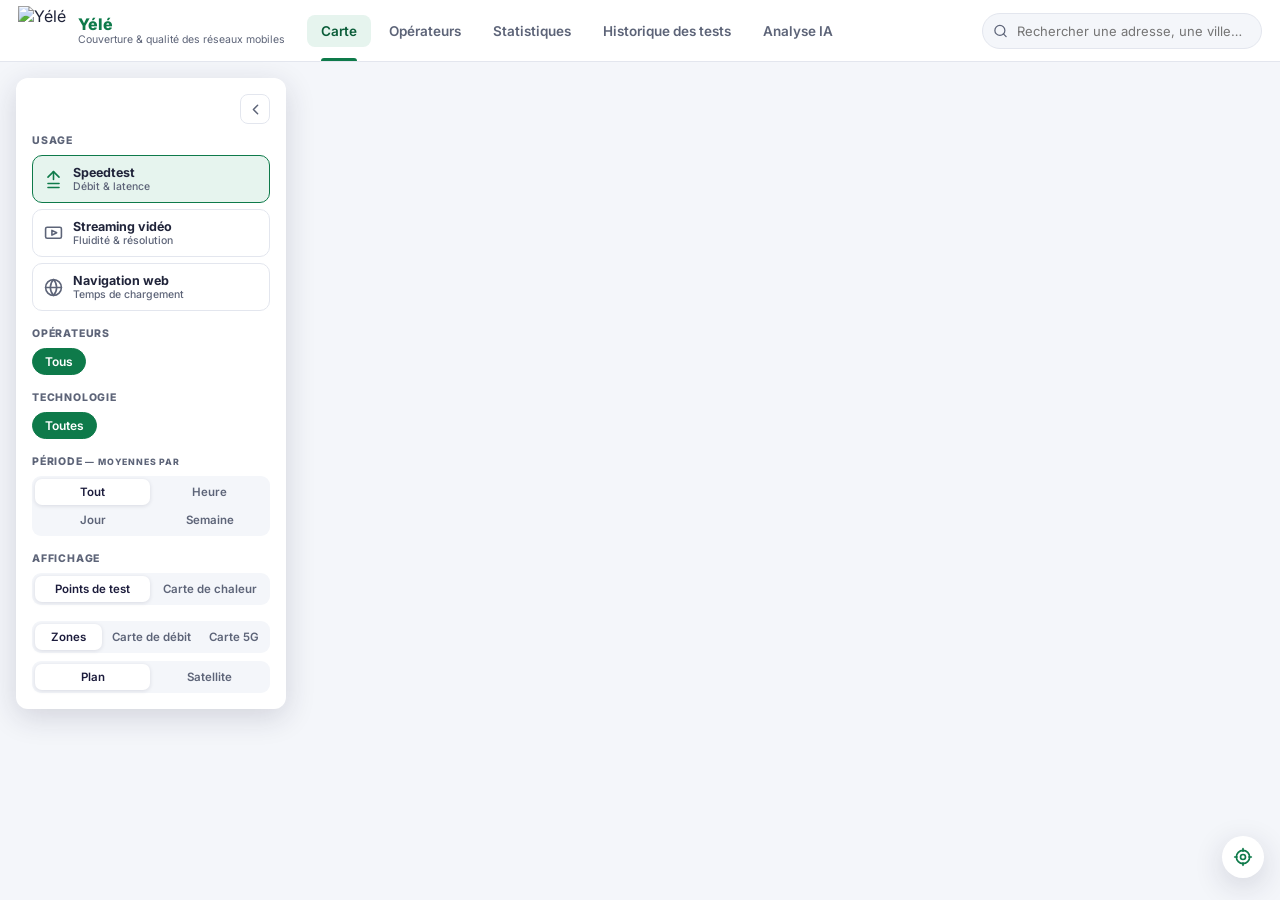
==== index.html @ 8caada2e "Tableau de bord : couches débit et 5G, export, score global, actualisation, pin - IMP-10 : couches «" ====
<!DOCTYPE html>
<html lang="fr">
<head>
  <meta charset="UTF-8">
  <meta name="viewport" content="width=device-width, initial-scale=1.0">
  <title>Yélé</title>
  <link rel="icon" type="image/png" href="assets/favicon.png">
  <link rel="stylesheet" href="https://unpkg.com/leaflet@1.9.4/dist/leaflet.css"/>
  <link rel="preconnect" href="https://fonts.googleapis.com">
  <link href="https://fonts.googleapis.com/css2?family=Inter:wght@400;500;600;700;800&display=swap" rel="stylesheet">
  <link rel="stylesheet" href="css/style.css">
</head>
<body>

<!-- ─── Header ──────────────────────────────────────────────────────────────── -->
<header class="topbar">
  <div class="brand">
    <img class="brand-logo" src="assets/yele-logo.png" alt="Yélé" width="256" height="256">
    <div class="brand-text">
      <span class="brand-title"><b>Yélé</b></span>
      <span class="brand-sub">Couverture &amp; qualité des réseaux mobiles</span>
    </div>
  </div>

  <nav class="topnav">
    <button class="topnav-item active" data-view="map">Carte</button>
    <button class="topnav-item" data-view="operators">Opérateurs</button>
    <button class="topnav-item" data-view="stats">Statistiques</button>
    <button class="topnav-item" data-view="history">Historique des tests</button>
    <button class="topnav-item" data-view="ai">Analyse IA</button>
  </nav>

  <div class="topbar-right">
    <div class="searchbox">
      <svg viewBox="0 0 24 24" class="search-icon"><circle cx="11" cy="11" r="8"/><line x1="21" y1="21" x2="16.65" y2="16.65"/></svg>
      <input type="text" id="search-input" placeholder="Rechercher une adresse, une ville…" autocomplete="off">
      <div class="search-results" id="search-results"></div>
    </div>
    
  </div>
</header>

<!-- ─── Vue Carte ───────────────────────────────────────────────────────────── -->
<section class="view view-map active" id="view-map">
  <div id="main-map"></div>

  <!-- Panneau de contrôle gauche (style ARCEP), repliable -->
  <aside class="control-panel" id="control-panel">
    <button class="panel-toggle" id="panel-toggle" title="Replier les filtres" aria-expanded="true">
      <svg class="icon-filters" viewBox="0 0 24 24"><line x1="4" y1="8" x2="20" y2="8"/><line x1="4" y1="16" x2="20" y2="16"/><circle cx="9" cy="8" r="2.5"/><circle cx="15" cy="16" r="2.5"/></svg>
      <svg class="icon-chevron" viewBox="0 0 24 24"><polyline points="15 6 9 12 15 18"/></svg>
    </button>

    <div class="panel-content" id="panel-content">
    <div class="panel-block">
      <div class="panel-label">Usage</div>
      <div class="usage-tabs" id="usage-tabs">
        <button class="usage-tab active" data-usage="debit">
          <svg viewBox="0 0 24 24"><path d="M12 2v10"/><path d="M5 9l7-7 7 7"/><path d="M5 22h14"/><path d="M5 17h14"/></svg>
          <span>Speedtest<small>Débit &amp; latence</small></span>
        </button>
        <button class="usage-tab" data-usage="streaming">
          <svg viewBox="0 0 24 24"><rect x="2" y="4" width="20" height="14" rx="2"/><polygon points="10 8 16 11 10 14 10 8"/></svg>
          <span>Streaming vidéo<small>Fluidité &amp; résolution</small></span>
        </button>
        <button class="usage-tab" data-usage="browsing">
          <svg viewBox="0 0 24 24"><circle cx="12" cy="12" r="10"/><line x1="2" y1="12" x2="22" y2="12"/><path d="M12 2a15.3 15.3 0 0 1 4 10 15.3 15.3 0 0 1-4 10 15.3 15.3 0 0 1-4-10 15.3 15.3 0 0 1 4-10z"/></svg>
          <span>Navigation web<small>Temps de chargement</small></span>
        </button>
      </div>
    </div>

    <div class="panel-block">
      <div class="panel-label">Opérateurs</div>
      <div class="operator-chips" id="operator-chips">
        <button class="chip active" data-operator="">Tous</button>
      </div>
    </div>

    <div class="panel-block">
      <div class="panel-label">Technologie</div>
      <div class="tech-chips" id="tech-chips">
        <button class="chip active" data-tech="">Toutes</button>
      </div>
    </div>

    <div class="panel-block">
      <div class="panel-label">Période <small>— moyennes par</small></div>
      <div class="toggle-group period-grain" id="period-grain">
        <button class="toggle active" data-grain="all">Tout</button>
        <button class="toggle" data-grain="hour">Heure</button>
        <button class="toggle" data-grain="weekday">Jour</button>
        <button class="toggle" data-grain="week">Semaine</button>
      </div>
      <select class="period-select" id="period-value" style="display:none"></select>
    </div>

    <div class="panel-block">
      <div class="panel-label">Affichage</div>
      <div class="display-toggles">
        <div class="toggle-group" id="display-mode">
          <button class="toggle active" data-mode="points">Points de test</button>
          <button class="toggle" data-mode="heatmap">Carte de chaleur</button>
        </div>
        <!-- IMP-10 : couches « débit » et « 5G » -->
        <div class="toggle-group" id="layer-mode">
          <button class="toggle active" data-layer="zones">Zones</button>
          <button class="toggle" data-layer="debit">Carte de débit</button>
          <button class="toggle" data-layer="5g">Carte 5G</button>
        </div>
        <div class="layer-legend" id="layer-legend" style="display:none"></div>
        <div class="toggle-group" id="basemap-mode">
          <button class="toggle active" data-base="plan">Plan</button>
          <button class="toggle" data-base="satellite">Satellite</button>
        </div>
      </div>
    </div>
    </div><!-- /.panel-content -->
  </aside>

  <button class="locate-btn" id="locate-btn" title="Ma position">
    <svg viewBox="0 0 24 24"><circle cx="12" cy="12" r="3"/><path d="M12 2v3M12 19v3M2 12h3M19 12h3"/><circle cx="12" cy="12" r="8"/></svg>
  </button>
</section>

<!-- ─── Vue Opérateurs ──────────────────────────────────────────────────────── -->
<section class="view view-operators" id="view-operators">
  <div class="page-head">
    <h1>Opérateurs</h1>
    <p>Débits mesurés par opérateur, regroupés par période et par lieu de test.
       Cliquez sur un en-tête pour trier, ou sur un lieu pour le retrouver sur la carte.</p>
  </div>

  <div class="kpi-grid">
    <div class="kpi-card"><div class="kpi-value" id="op-kpi-rows">–</div><div class="kpi-label">Lignes comparées</div></div>
    <div class="kpi-card"><div class="kpi-value" id="op-kpi-tests">–</div><div class="kpi-label">Tests agrégés</div></div>
    <div class="kpi-card"><div class="kpi-value" id="op-kpi-best">–</div><div class="kpi-label">Meilleur débit ↓ moyen</div></div>
  </div>

  <div class="card">
    <div class="history-filters">
      <div class="toggle-group" id="op-grain">
        <button class="toggle active" data-grain="day">Par jour</button>
        <button class="toggle" data-grain="week">Par semaine</button>
        <button class="toggle" data-grain="all">Toutes dates</button>
      </div>
      <select id="op-filter-operator"><option value="">Tous les opérateurs</option></select>
      <select id="op-filter-tech"><option value="">Toutes les technologies</option></select>
    </div>
    <div class="table-wrap">
      <table class="data-table sortable" id="operators-table">
        <thead><tr>
          <th data-sort="periodKey">Période</th>
          <th data-sort="operator">Opérateur</th>
          <th data-sort="count">Tests</th>
          <th data-sort="avgDl">↓ Mbps moy.</th>
          <th data-sort="avgUl">↑ Mbps moy.</th>
          <th data-sort="avgPing">Ping moy.</th>
          <th>Réseau</th>
          <th data-sort="location">Géolocalisation</th>
        </tr></thead>
        <tbody></tbody>
      </table>
    </div>
    <div class="pagination" id="op-more-wrap" style="display:none">
      <span id="op-more-info">–</span>
      <button class="btn-ghost" id="op-more">Afficher plus</button>
    </div>
  </div>
</section>

<!-- ─── Vue Statistiques ────────────────────────────────────────────────────── -->
<section class="view view-stats" id="view-stats">
  <div class="page-head">
    <h1>Statistiques</h1>
    <p>Vue d'ensemble des mesures collectées par l'application mobile Yélé.</p>
  </div>

  <div class="kpi-grid">
    <div class="kpi-card"><div class="kpi-value" id="kpi-total">–</div><div class="kpi-label">Tests réalisés</div></div>
    <div class="kpi-card"><div class="kpi-value" id="kpi-today">–</div><div class="kpi-label">Tests aujourd'hui</div></div>
    <div class="kpi-card"><div class="kpi-value" id="kpi-dl">–</div><div class="kpi-label">Débit ↓ moyen (Mbps)</div></div>
    <div class="kpi-card"><div class="kpi-value" id="kpi-ul">–</div><div class="kpi-label">Débit ↑ moyen (Mbps)</div></div>
    <div class="kpi-card"><div class="kpi-value" id="kpi-ping">–</div><div class="kpi-label">Ping moyen (ms)</div></div>
  </div>

  <div class="charts-grid">
    <div class="card chart-card wide">
      <div class="card-head">
        <h2>Évolution des tests</h2>
        <div class="toggle-group" id="timeline-days">
          <button class="toggle" data-days="7">7 j</button>
          <button class="toggle active" data-days="30">30 j</button>
          <button class="toggle" data-days="90">90 j</button>
        </div>
      </div>
      <div class="chart-wrap"><canvas id="chart-timeline"></canvas></div>
    </div>
    <div class="card chart-card">
      <div class="card-head"><h2>Débit moyen par opérateur</h2></div>
      <div class="chart-wrap"><canvas id="chart-operators"></canvas></div>
    </div>
    <div class="card chart-card">
      <div class="card-head"><h2>Répartition par technologie</h2></div>
      <div class="chart-wrap"><canvas id="chart-network"></canvas></div>
    </div>
    <div class="card chart-card wide">
      <div class="card-head"><h2>Statistiques avancées par opérateur (percentiles du débit ↓)</h2></div>
      <div class="table-wrap">
        <table class="data-table" id="advanced-table">
          <thead><tr>
            <th>Opérateur</th><th>Tests</th><th>Moyenne</th><th>P25</th><th>Médiane</th><th>P75</th><th>P90</th><th>↑ Moyen</th><th>Ping méd.</th>
          </tr></thead>
          <tbody></tbody>
        </table>
      </div>
    </div>
  </div>
</section>

<!-- ─── Vue Historique ──────────────────────────────────────────────────────── -->
<section class="view view-history" id="view-history">
  <div class="page-head">
    <h1>Historique des tests</h1>
    <p>Liste détaillée de toutes les mesures remontées par l'application mobile.</p>
  </div>

  <div class="card">
    <div class="history-filters">
      <select id="hf-operator"><option value="">Tous les opérateurs</option></select>
      <select id="hf-network"><option value="">Toutes les technologies</option></select>
      <label>Du <input type="date" id="hf-from"></label>
      <label>Au <input type="date" id="hf-to"></label>
      <button class="btn-primary" id="hf-apply">Filtrer</button>
      <button class="btn-ghost" id="hf-reset">Réinitialiser</button>
      <!-- IMP-11 : export des mesures filtrées -->
      <button class="btn-ghost" id="hf-export-csv">Exporter CSV</button>
      <button class="btn-ghost" id="hf-export-json">Exporter JSON</button>
    </div>
    <p class="history-updated" id="hf-updated"></p>
    <div class="table-wrap">
      <table class="data-table" id="history-table">
        <thead><tr>
          <th>Date</th><th>FAI</th><th>Réseau mobile</th><th>Réseau</th><th>↓ Mbps</th><th>↑ Mbps</th><th>Ping</th><th>Jitter</th><th>Streaming</th><th>Nav. web</th><th>Lieu</th><th>Appareil</th><th>Score</th>
        </tr></thead>
        <tbody></tbody>
      </table>
    </div>
    <div class="pagination">
      <button class="btn-ghost" id="hp-prev">‹ Précédent</button>
      <span id="hp-info">–</span>
      <button class="btn-ghost" id="hp-next">Suivant ›</button>
    </div>
  </div>
</section>

<!-- ─── Vue Analyse IA ──────────────────────────────────────────────────────── -->
<section class="view view-ai" id="view-ai">
  <div class="page-head">
    <h1>Analyse IA</h1>
    <p>Détection automatique des anomalies réseau et prévision de la qualité,
       calculées en temps réel par le service d'intelligence artificielle Yélé.</p>
  </div>

  <div class="kpi-grid">
    <div class="kpi-card"><div class="kpi-value" id="ai-analyzed">–</div><div class="kpi-label">Mesures analysées (30 j)</div></div>
    <div class="kpi-card"><div class="kpi-value" id="ai-anomaly-count">–</div><div class="kpi-label">Anomalies détectées</div></div>
  </div>

  <div class="charts-grid">
    <div class="card chart-card wide">
      <div class="card-head">
        <h2>Prévision du débit descendant (48 h)</h2>
        <select id="ai-forecast-operator"></select>
      </div>
      <div class="chart-wrap"><canvas id="chart-forecast"></canvas></div>
    </div>

    <div class="card chart-card wide">
      <div class="card-head"><h2>Anomalies détectées (30 derniers jours)</h2></div>
      <div class="table-wrap">
        <table class="data-table" id="ai-anomalies-table">
          <thead><tr>
            <th>Date</th><th>Opérateur</th><th>Réseau</th><th>↓ Mbps</th><th>Ping</th><th>Sévérité</th><th>Raisons</th>
          </tr></thead>
          <tbody></tbody>
        </table>
      </div>
    </div>
  </div>
</section>

<!-- Bannière "bientôt disponible" -->
<div class="soon-banner" id="soon-banner">
  <svg viewBox="0 0 24 24"><circle cx="12" cy="12" r="10"/><polyline points="12 6 12 12 16 14"/></svg>
  <div>
    <b id="soon-banner-title">Bientôt disponible</b>
    <p id="soon-banner-text">Les tests de streaming et de navigation web seront bientôt intégrés à l'application mobile Yélé.</p>
  </div>
  <button id="soon-banner-close">✕</button>
</div>

<div class="toast" id="toast"></div>

<script src="https://unpkg.com/leaflet@1.9.4/dist/leaflet.js"></script>
<script src="https://unpkg.com/leaflet.heat@0.2.0/dist/leaflet-heat.js"></script>
<script src="https://cdn.jsdelivr.net/npm/chart.js@4.4.3/dist/chart.umd.min.js"></script>
<script src="config.js"></script>
<script src="js/quality.js"></script>
<script src="js/score.js"></script>
<script src="js/api.js"></script>
<script src="js/burkina.js"></script>
<script src="js/map.js"></script>
<script src="js/operators.js"></script>
<script src="js/stats.js"></script>
<script src="js/history.js"></script>
<script src="js/ai.js"></script>
<script src="js/app.js"></script>
</body>
</html>
---- css/style.css ----
/* ════════════════════════════════════════════════════════════════════════════
   Mon réseau Yélé — Dashboard inspiré de monreseaumobile.arcep.fr
   ════════════════════════════════════════════════════════════════════════════ */

:root {
  --green: #0e7a4a;
  --green-dark: #0a5c38;
  --green-light: #e6f4ee;
  --navy: #1c1c3c;
  --text: #20243a;
  --text-soft: #5d6478;
  --border: #e3e6ee;
  --bg: #f4f6fa;
  --white: #ffffff;
  --shadow: 0 2px 14px rgba(28, 28, 60, .10);
  --shadow-lg: 0 8px 30px rgba(28, 28, 60, .16);
  --radius: 12px;
  /* Niveaux de qualité (style ARCEP, 4 niveaux) */
  --q4: #0e7a4a;  /* très bonne */
  --q3: #7ac143;  /* bonne */
  --q2: #f5a623;  /* limitée */
  --q1: #e0492f;  /* très limitée */
  --q0: #9aa1b1;  /* indisponible / bientôt */
  --topbar-h: 62px;
}

* { margin: 0; padding: 0; box-sizing: border-box; }

body {
  font-family: 'Inter', system-ui, -apple-system, sans-serif;
  color: var(--text);
  background: var(--bg);
  overflow: hidden;
  height: 100vh;
}

svg { fill: none; stroke: currentColor; stroke-width: 2; stroke-linecap: round; stroke-linejoin: round; }

/* ─── Topbar ─────────────────────────────────────────────────────────────── */

.topbar {
  position: fixed; top: 0; left: 0; right: 0; height: var(--topbar-h);
  background: var(--white);
  border-bottom: 1px solid var(--border);
  display: flex; align-items: center; gap: 22px;
  padding: 0 18px;
  z-index: 1200;
}

.brand { display: flex; align-items: center; gap: 10px; flex-shrink: 0; }
/* Logo plus grand que l'ancien pictogramme : il est nettement plus détaillé
   (pylône, carte, graphique) et devient illisible en dessous de ~40 px. */
.brand-logo { width: 50px; height: 50px; object-fit: contain; display: block; }
.brand-text { display: flex; flex-direction: column; line-height: 1.15; }
.brand-title { font-size: 16px; font-weight: 500; color: var(--navy); }
.brand-title b { font-weight: 800; color: var(--green); }
.brand-sub { font-size: 10.5px; color: var(--text-soft); }

.topnav { display: flex; gap: 4px; flex: 1; }
.topnav-item {
  border: none; background: none; cursor: pointer;
  font: inherit; font-size: 13.5px; font-weight: 600; color: var(--text-soft);
  padding: 8px 14px; border-radius: 8px;
  transition: all .15s;
  position: relative;
}
.topnav-item:hover { background: var(--green-light); color: var(--green-dark); }
.topnav-item.active { color: var(--green-dark); background: var(--green-light); }
.topnav-item.active::after {
  content: ''; position: absolute; left: 14px; right: 14px; bottom: -14px;
  height: 3px; border-radius: 3px 3px 0 0; background: var(--green);
}

.topbar-right { display: flex; align-items: center; gap: 16px; }

.searchbox { position: relative; }
.searchbox .search-icon {
  position: absolute; left: 11px; top: 50%; transform: translateY(-50%);
  width: 15px; height: 15px; color: var(--text-soft);
}
.searchbox input {
  width: 280px; padding: 9px 12px 9px 34px;
  border: 1.5px solid var(--border); border-radius: 999px;
  font: inherit; font-size: 13px; outline: none;
  background: var(--bg);
  transition: border .15s;
}
.searchbox input:focus { border-color: var(--green); background: var(--white); }

.search-results {
  position: absolute; top: calc(100% + 6px); left: 0; right: 0;
  background: var(--white); border-radius: 10px; box-shadow: var(--shadow-lg);
  overflow: hidden; display: none; z-index: 1300;
}
.search-results.open { display: block; }
.search-result {
  padding: 10px 14px; font-size: 12.5px; cursor: pointer;
  border-bottom: 1px solid var(--border);
}
.search-result:last-child { border-bottom: none; }
.search-result:hover { background: var(--green-light); }
.search-result small { display: block; color: var(--text-soft); font-size: 11px; }

/* ─── Vues ───────────────────────────────────────────────────────────────── */

.view { display: none; position: fixed; top: var(--topbar-h); left: 0; right: 0; bottom: 0; }
.view.active { display: block; }

.view-operators.active, .view-stats.active,
.view-history.active, .view-ai.active {
  overflow-y: auto; padding: 26px 30px 50px;
}

.page-head { margin-bottom: 22px; }
.page-head h1 { font-size: 22px; font-weight: 800; color: var(--navy); }
.page-head p { font-size: 13px; color: var(--text-soft); margin-top: 4px; max-width: 640px; }

/* ─── Carte principale ───────────────────────────────────────────────────── */

#main-map { position: absolute; inset: 0; z-index: 1; }

/* Bandeau d'attente / d'erreur affiché pendant le chargement des points. */
.map-loading {
  position: absolute; top: 50%; left: 50%; transform: translate(-50%, -50%);
  z-index: 1000; max-width: 320px; padding: 18px 22px; text-align: center;
  background: var(--white); border-radius: var(--radius); box-shadow: var(--shadow-lg);
  font-size: 14px; font-weight: 600; color: var(--text); line-height: 1.4;
}
.map-loading small {
  display: block; margin-top: 6px;
  font-size: 12px; font-weight: 400; color: var(--text-soft);
}
.map-loading .btn-primary { margin-top: 12px; }

.control-panel {
  position: absolute; top: 16px; left: 16px; z-index: 1000;
  width: 270px; max-height: calc(100% - 32px); overflow-y: auto;
  background: var(--white); border-radius: var(--radius);
  box-shadow: var(--shadow-lg);
  padding: 16px;
  display: flex; flex-direction: column; gap: 10px;
  transition: width .22s ease, padding .22s ease;
}

.panel-content { display: flex; flex-direction: column; gap: 16px; }

/* Replié : le panneau se réduit au seul bouton, dégageant la carte. */
.control-panel.collapsed { width: 46px; padding: 7px; gap: 0; overflow: visible; }
.control-panel.collapsed .panel-content { display: none; }

.panel-toggle {
  align-self: flex-end; flex: none;
  border: 1.5px solid var(--border); background: var(--white);
  width: 30px; height: 30px; border-radius: 8px; cursor: pointer;
  color: var(--text-soft);
  display: flex; align-items: center; justify-content: center;
  transition: all .15s;
}
.panel-toggle:hover { border-color: var(--green); color: var(--green); background: var(--green-light); }
.panel-toggle svg {
  width: 17px; height: 17px;
  fill: none; stroke: currentColor; stroke-width: 2; stroke-linecap: round;
}
/* Déplié : chevron « replier ». Replié : icône filtres « déplier ». */
.panel-toggle .icon-filters { display: none; }
.control-panel.collapsed .panel-toggle { align-self: center; }
.control-panel.collapsed .panel-toggle .icon-filters { display: block; }
.control-panel.collapsed .panel-toggle .icon-chevron { display: none; }

.panel-label {
  font-size: 10.5px; font-weight: 800; letter-spacing: .8px;
  text-transform: uppercase; color: var(--text-soft); margin-bottom: 8px;
}

/* Usage (style ARCEP : gros boutons) */
.usage-tabs { display: flex; flex-direction: column; gap: 6px; }
.usage-tab {
  display: flex; align-items: center; gap: 10px;
  border: 1.5px solid var(--border); border-radius: 10px;
  background: var(--white); cursor: pointer;
  padding: 9px 11px; font: inherit; text-align: left;
  transition: all .15s; position: relative;
}
.usage-tab svg { width: 19px; height: 19px; color: var(--text-soft); flex-shrink: 0; }
.usage-tab span { display: flex; flex-direction: column; font-size: 12.5px; font-weight: 700; color: var(--text); }
.usage-tab span small { font-size: 10.5px; font-weight: 500; color: var(--text-soft); }
.usage-tab.active { border-color: var(--green); background: var(--green-light); }
.usage-tab.active svg { color: var(--green); }

/* Chips */
.operator-chips, .tech-chips { display: flex; flex-wrap: wrap; gap: 6px; }
.chip {
  border: 1.5px solid var(--border); background: var(--white);
  border-radius: 999px; padding: 5px 12px;
  font: inherit; font-size: 12px; font-weight: 600; color: var(--text);
  cursor: pointer; transition: all .15s;
  display: inline-flex; align-items: center; gap: 6px;
}
.chip .chip-dot { width: 8px; height: 8px; border-radius: 50%; display: inline-block; }
.chip:hover { border-color: var(--green); }
.chip.active { background: var(--green); border-color: var(--green); color: #fff; }
.chip.active .chip-dot { outline: 2px solid rgba(255,255,255,.6); }

/* Toggles */
.display-toggles { display: flex; flex-direction: column; gap: 8px; }
.toggle-group {
  display: flex; background: var(--bg); border-radius: 9px; padding: 3px; gap: 2px;
}
.toggle {
  flex: 1; border: none; background: none; cursor: pointer;
  font: inherit; font-size: 11.5px; font-weight: 600; color: var(--text-soft);
  padding: 6px 8px; border-radius: 7px; transition: all .15s;
  white-space: nowrap;
}
.toggle.active { background: var(--white); color: var(--navy); box-shadow: 0 1px 4px rgba(28,28,60,.12); }


/* Le contrôle de zoom de Leaflet est ancré en bas à droite, là où se trouve
   déjà le bouton « ma position » : on le remonte au-dessus de lui. */
.leaflet-bottom.leaflet-right .leaflet-control-zoom { margin-bottom: 72px; }

/* Bouton localisation */
.locate-btn {
  position: absolute; bottom: 22px; right: 16px; z-index: 1000;
  width: 42px; height: 42px; border-radius: 50%;
  border: none; background: var(--white); cursor: pointer;
  box-shadow: var(--shadow-lg); color: var(--green);
  display: flex; align-items: center; justify-content: center;
}
.locate-btn svg { width: 20px; height: 20px; }
.locate-btn:hover { background: var(--green-light); }

/* ─── Popups Leaflet ─────────────────────────────────────────────────────── */

.leaflet-popup-content-wrapper { border-radius: 12px; box-shadow: var(--shadow-lg); }
.leaflet-popup-content { margin: 14px 16px; font-family: inherit; }

.popup-yele { min-width: 210px; }
.popup-op { display: flex; align-items: center; gap: 8px; margin-bottom: 2px; }
.popup-op b { font-size: 14px; }
.popup-net {
  font-size: 9.5px; font-weight: 800; color: #fff;
  padding: 2px 7px; border-radius: 5px;
}
.popup-metrics { display: flex; gap: 8px; margin-bottom: 9px; }
.popup-metric {
  flex: 1; background: var(--bg); border-radius: 8px; padding: 7px 5px; text-align: center;
}
.popup-metric b { display: block; font-size: 14px; font-weight: 800; }
.popup-metric span { font-size: 9.5px; color: var(--text-soft); }
.popup-quality { font-size: 11px; font-weight: 700; display: flex; align-items: center; gap: 6px; margin-bottom: 6px; }

/* Ronds de zone (tests regroupés ≈ 10 m) */
.yele-zone-marker { background: none; border: none; }
.yele-zone {
  display: flex; align-items: center; justify-content: center;
  border-radius: 50%; border: 2.5px solid #fff;
  box-shadow: 0 1px 7px rgba(0,0,0,.4);
  color: #fff; font-weight: 800; font-size: 11px;
  transition: transform .12s;
}
.yele-zone:hover { transform: scale(1.1); }

/* Sélecteur de période */
.period-select {
  width: 100%; margin-top: 8px;
  border: 1.5px solid var(--border); border-radius: 8px;
  background: var(--white); color: var(--text);
  font: inherit; font-size: 12px; font-weight: 600;
  padding: 7px 9px; cursor: pointer;
}
.period-grain { flex-wrap: wrap; }
.period-grain .toggle { flex: 1 1 40%; }

/* Ventilation temporelle dans le popup de zone */
.zbd-title {
  font-size: 10.5px; font-weight: 800; color: var(--navy);
  margin: 10px 0 6px; text-transform: none;
}
.zbd { display: flex; flex-direction: column; gap: 4px; max-height: 168px; overflow-y: auto; }
.zbd-row { display: flex; align-items: center; gap: 7px; font-size: 11px; }
.zbd-label { width: 58px; flex-shrink: 0; color: var(--text-soft); }
.zbd-track { flex: 1; height: 7px; background: var(--bg); border-radius: 4px; overflow: hidden; }
.zbd-track i { display: block; height: 100%; border-radius: 4px; background: var(--navy); }
.zbd-val { width: 62px; text-align: right; font-weight: 700; }
.zbd-val small { color: var(--text-soft); font-weight: 500; }
.zbd-empty { font-size: 11px; color: var(--text-soft); }

/* ─── Vue Statistiques ───────────────────────────────────────────────────── */

.kpi-grid {
  display: grid; grid-template-columns: repeat(5, 1fr); gap: 14px; margin-bottom: 22px;
}
.kpi-card {
  background: var(--white); border-radius: var(--radius); box-shadow: var(--shadow);
  padding: 18px 20px;
  border-top: 3px solid var(--green);
}
.kpi-value { font-size: 26px; font-weight: 800; color: var(--navy); }
.kpi-label { font-size: 11.5px; color: var(--text-soft); margin-top: 3px; }

.charts-grid { display: grid; grid-template-columns: 1fr 1fr; gap: 18px; }
.card {
  background: var(--white); border-radius: var(--radius); box-shadow: var(--shadow);
  padding: 18px 20px;
}
.chart-card.wide { grid-column: 1 / -1; }
.card-head {
  display: flex; align-items: center; justify-content: space-between; margin-bottom: 14px;
}
.card-head h2 { font-size: 14.5px; font-weight: 800; color: var(--navy); }
.chart-wrap { position: relative; height: 280px; }


/* ─── Tables ─────────────────────────────────────────────────────────────── */

.table-wrap { overflow-x: auto; }
.data-table { width: 100%; border-collapse: collapse; font-size: 12.5px; }
.data-table th {
  text-align: left; padding: 9px 12px;
  font-size: 10.5px; font-weight: 800; text-transform: uppercase; letter-spacing: .5px;
  color: var(--text-soft); border-bottom: 2px solid var(--border);
  white-space: nowrap;
}
.data-table td { padding: 9px 12px; border-bottom: 1px solid var(--border); white-space: nowrap; }
.data-table tbody tr:hover { background: var(--green-light); }

.net-badge {
  font-size: 10px; font-weight: 800; color: #fff;
  padding: 2px 8px; border-radius: 5px; display: inline-block;
}
.q-pill {
  font-size: 10.5px; font-weight: 700; padding: 3px 9px; border-radius: 999px;
  display: inline-flex; align-items: center; gap: 5px;
}
.q-pill i { width: 7px; height: 7px; border-radius: 50%; display: inline-block; }

/* ─── Vue Opérateurs ─────────────────────────────────────────────────────── */

/* En-têtes triables : flèche affichée sur la colonne active. */
.data-table.sortable th[data-sort] { cursor: pointer; user-select: none; }
.data-table.sortable th[data-sort]:hover { color: var(--green); }
.data-table.sortable th.sorted { color: var(--green); }
.data-table.sortable th.sorted::after {
  content: '▾'; margin-left: 5px; display: inline-block; font-size: 9px;
}
.data-table.sortable th.sorted[data-dir="asc"]::after { transform: rotate(180deg); }

.op-period { color: var(--text-soft); }

/* Débit moyen : barre proportionnelle + valeur. */
.op-dl { display: flex; align-items: center; gap: 9px; }
.op-bar {
  width: 74px; height: 7px; flex: none;
  background: var(--bg); border-radius: 999px; overflow: hidden;
}
.op-bar-fill { display: block; height: 100%; border-radius: 999px; }

/* Lieu cliquable renvoyant vers la carte. */
.op-geo { max-width: 260px; white-space: normal; }
.geo-link {
  border: none; background: none; padding: 0; font: inherit; text-align: left;
  color: var(--text); font-weight: 600; cursor: pointer;
}
.geo-link:hover { color: var(--green); text-decoration: underline; }
.geo-link small, .geo-none small { display: block; font-weight: 400; }
.geo-link small { font-size: 11px; color: var(--text-soft); }
.geo-none { color: var(--text-soft); }

#op-kpi-best { font-size: 18px; line-height: 1.25; }
#op-kpi-best small { display: block; font-size: 12.5px; font-weight: 600; color: var(--text-soft); }

/* ─── Historique ─────────────────────────────────────────────────────────── */

.history-filters {
  display: flex; flex-wrap: wrap; gap: 10px; align-items: center; margin-bottom: 16px;
}
.history-filters select, .history-filters input {
  border: 1.5px solid var(--border); border-radius: 8px;
  padding: 8px 10px; font: inherit; font-size: 12.5px; background: var(--white);
  outline: none;
}
.history-filters select:focus, .history-filters input:focus { border-color: var(--green); }
.history-filters label { font-size: 12px; color: var(--text-soft); display: inline-flex; align-items: center; gap: 6px; }

.btn-primary {
  border: none; background: var(--green); color: #fff;
  font: inherit; font-size: 12.5px; font-weight: 700;
  padding: 9px 18px; border-radius: 8px; cursor: pointer;
}
.btn-primary:hover { background: var(--green-dark); }
.btn-ghost {
  border: 1.5px solid var(--border); background: var(--white); color: var(--text);
  font: inherit; font-size: 12.5px; font-weight: 600;
  padding: 8px 14px; border-radius: 8px; cursor: pointer;
}
.btn-ghost:hover { border-color: var(--green); color: var(--green-dark); }
.btn-ghost:disabled { opacity: .45; cursor: not-allowed; }

.pagination {
  display: flex; align-items: center; justify-content: center; gap: 16px;
  padding-top: 16px; font-size: 12.5px; color: var(--text-soft);
}

/* ─── Bannière "bientôt" / toast ─────────────────────────────────────────── */

.soon-banner {
  position: fixed; top: calc(var(--topbar-h) + 14px); left: 50%;
  transform: translateX(-50%) translateY(-12px);
  background: var(--navy); color: #fff;
  border-radius: var(--radius); box-shadow: var(--shadow-lg);
  padding: 14px 18px; display: flex; align-items: center; gap: 13px;
  z-index: 1400; max-width: 480px;
  opacity: 0; pointer-events: none; transition: all .25s;
}
.soon-banner.show { opacity: 1; transform: translateX(-50%) translateY(0); pointer-events: auto; }
.soon-banner svg { width: 26px; height: 26px; flex-shrink: 0; color: #7ac143; }
.soon-banner b { font-size: 13.5px; display: block; }
.soon-banner p { font-size: 12px; opacity: .85; margin-top: 2px; }
.soon-banner button {
  border: none; background: none; color: #fff; opacity: .7;
  font-size: 14px; cursor: pointer; margin-left: 6px;
}

.toast {
  position: fixed; bottom: 24px; left: 50%; transform: translateX(-50%) translateY(16px);
  background: var(--navy); color: #fff; font-size: 12.5px;
  padding: 11px 20px; border-radius: 999px; box-shadow: var(--shadow-lg);
  opacity: 0; pointer-events: none; transition: all .25s; z-index: 1500;
}
.toast.show { opacity: 1; transform: translateX(-50%) translateY(0); }

/* ─── Responsive ─────────────────────────────────────────────────────────── */

@media (max-width: 1100px) {
  .kpi-grid { grid-template-columns: repeat(2, 1fr); }
  .charts-grid { grid-template-columns: 1fr; }
  .searchbox input { width: 170px; }
  .brand-sub { display: none; }
}

@media (max-width: 800px) {
  .topbar { flex-wrap: wrap; height: auto; padding: 8px 12px; gap: 8px; }
  .view { top: 110px; }
  .topnav { order: 3; width: 100%; overflow-x: auto; }
  .control-panel { width: 230px; }
}

/* ── IMP-10 : couches débit / 5G ───────────────────────────────────────── */
#layer-mode { margin-top: 8px; }
.layer-legend { margin-top: 8px; display: flex; flex-wrap: wrap; gap: 6px 12px; font-size: 12px; }
.layer-legend span { display: inline-flex; align-items: center; gap: 5px; }
.layer-legend i { width: 10px; height: 10px; border-radius: 50%; display: inline-block; }

/* ── ISS-11 : marqueur « Ma position » ─────────────────────────────────── */
.yele-me { width: 18px; height: 18px; border-radius: 50%; background: #2563eb;
  border: 3px solid #fff; box-shadow: 0 0 0 6px rgba(37, 99, 235, .25); }

/* ── ISS-08 : heure de la dernière mise à jour ─────────────────────────── */
.history-updated, .map-updated { font-size: 12px; color: var(--text-soft, #5d6478); margin: 6px 0 0; }
.map-updated { position: absolute; left: 12px; bottom: 12px; z-index: 500;
  background: rgba(255, 255, 255, .9); padding: 4px 8px; border-radius: 6px; }
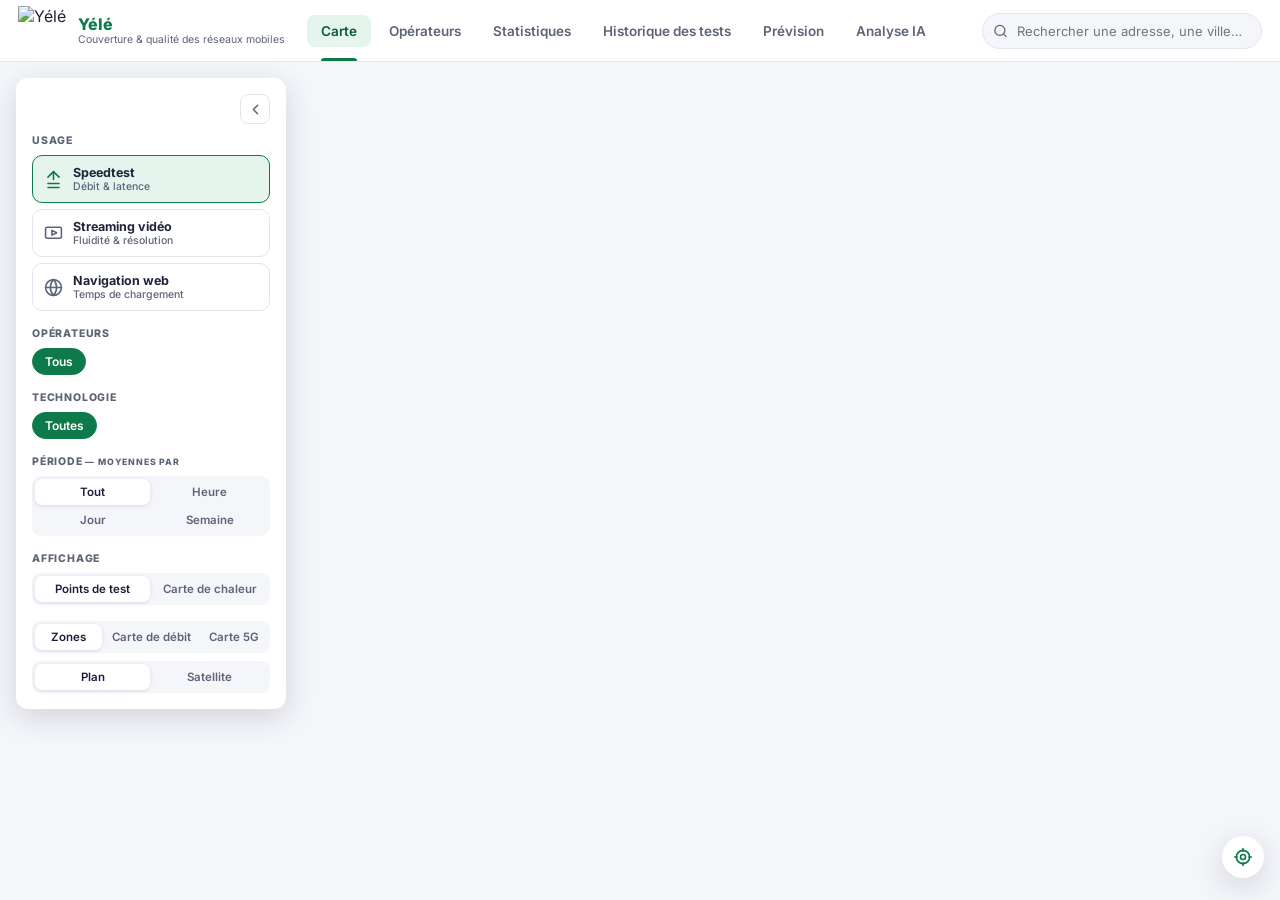
==== commit c041f688: "Ajoute la carte de prévision point par point de Ouagadougou Nouvel onglet « Prévision » : débit atte" ====
--- a/index.html
+++ b/index.html
@@ -27,6 +27,7 @@
     <button class="topnav-item" data-view="operators">Opérateurs</button>
     <button class="topnav-item" data-view="stats">Statistiques</button>
     <button class="topnav-item" data-view="history">Historique des tests</button>
+    <button class="topnav-item" data-view="forecast">Prévision</button>
     <button class="topnav-item" data-view="ai">Analyse IA</button>
   </nav>
 
@@ -254,6 +255,51 @@
   </div>
 </section>
 
+<!-- ─── Vue Prévision (Ouagadougou) ─────────────────────────────────────────── -->
+<section class="view view-forecast" id="view-forecast">
+  <div id="forecast-map"></div>
+  <div class="map-loading" id="fc-loading" style="display:none">Chargement des mesures et de la météo…</div>
+
+  <aside class="control-panel fc-panel">
+    <div class="panel-content">
+      <div class="panel-block">
+        <div class="panel-label">Prévision · Ouagadougou</div>
+        <div class="fc-time" id="fc-time">—</div>
+        <input type="range" id="fc-hour" min="0" max="47" value="0" step="1" aria-label="Heure de la prévision">
+        <div class="fc-range-ends"><span>Maintenant</span><span>+48 h</span></div>
+        <div class="fc-weather" id="fc-weather"></div>
+      </div>
+      <div class="panel-block">
+        <div class="panel-label">Opérateur</div>
+        <div class="operator-chips" id="fc-operators"></div>
+      </div>
+      <div class="panel-block">
+        <div class="panel-label">Technologie</div>
+        <div class="tech-chips" id="fc-techs"></div>
+      </div>
+      <div class="panel-block">
+        <div class="panel-label">Débit descendant attendu</div>
+        <div class="fc-legend">
+          <span><i style="background:#d7191c"></i>&lt; 3 Mb/s</span>
+          <span><i style="background:#fdae61"></i>3 – 8</span>
+          <span><i style="background:#a6d96a"></i>8 – 30</span>
+          <span><i style="background:#1a9641"></i>30 – 100</span>
+          <span><i style="background:#0b5d2c"></i>&gt; 100 Mb/s</span>
+        </div>
+        <div class="fc-count" id="fc-count"></div>
+      </div>
+      <details class="fc-method">
+        <summary>Comment est calculée la prévision ?</summary>
+        <p>Débit prévu = capacité du lieu × charge de l'heure × météo.</p>
+        <p><b>Capacité</b> : les <span id="fc-samples">0</span> tests mobiles Yélé faits à Ouagadougou, pondérés par la distance (rayon 1,2 km).</p>
+        <p><b>Charge</b> : plus il y a d'utilisateurs connectés, plus le débit de chacun baisse. Pointes vers midi et entre 18 h et 22 h, corrigées par les mesures.</p>
+        <p><b>Météo</b> (Open-Meteo) : la pluie ne gêne pas les fréquences mobiles, mais une forte averse dégrade les faisceaux hertziens qui relient les antennes. Les orages font craindre des coupures de sites, la chaleur au-delà de 40 °C une surchauffe.</p>
+        <p>Cercle plein : beaucoup de mesures proches. Cercle en pointillés : prévision peu fiable. Cliquez n'importe où sur la carte pour une prévision à cet endroit.</p>
+      </details>
+    </div>
+  </aside>
+</section>
+
 <!-- ─── Vue Analyse IA ──────────────────────────────────────────────────────── -->
 <section class="view view-ai" id="view-ai">
   <div class="page-head">
@@ -314,6 +360,7 @@
 <script src="js/operators.js"></script>
 <script src="js/stats.js"></script>
 <script src="js/history.js"></script>
+<script src="js/forecast.js"></script>
 <script src="js/ai.js"></script>
 <script src="js/app.js"></script>
 </body>
--- a/css/style.css
+++ b/css/style.css
@@ -460,3 +460,37 @@
 .history-updated, .map-updated { font-size: 12px; color: var(--text-soft, #5d6478); margin: 6px 0 0; }
 .map-updated { position: absolute; left: 12px; bottom: 12px; z-index: 500;
   background: rgba(255, 255, 255, .9); padding: 4px 8px; border-radius: 6px; }
+
+/* ─── Vue Prévision ─────────────────────────────────────────────────────────── */
+#forecast-map { position: absolute; inset: 0; z-index: 1; }
+.fc-panel { width: 290px; }
+.fc-time { font-size: 17px; font-weight: 800; color: var(--navy); margin-bottom: 8px; }
+#fc-hour { width: 100%; accent-color: var(--green); }
+.fc-range-ends { display: flex; justify-content: space-between; font-size: 11px; color: var(--text-soft); }
+.fc-weather { margin-top: 8px; font-size: 12.5px; line-height: 1.5; color: var(--text); }
+.fc-alert { color: #b42318; }
+.fc-legend { display: flex; flex-direction: column; gap: 4px; font-size: 12px; }
+.fc-legend i { display: inline-block; width: 12px; height: 12px; border-radius: 50%; margin-right: 8px; vertical-align: -1px; }
+.fc-count { margin-top: 8px; font-size: 12px; font-weight: 600; color: var(--text-soft); }
+.fc-method { font-size: 12px; line-height: 1.5; color: var(--text-soft); }
+.fc-method summary { cursor: pointer; font-weight: 700; color: var(--green); }
+.fc-method p { margin-top: 6px; }
+.fc-popup { font-size: 12.5px; line-height: 1.45; min-width: 240px; }
+.fc-popup-title { font-weight: 700; color: var(--navy); }
+.fc-popup-when { font-size: 11.5px; color: var(--text-soft); margin-bottom: 4px; }
+.fc-popup-main { font-size: 24px; font-weight: 800; }
+.fc-popup-main small { font-size: 12px; font-weight: 600; color: var(--text-soft); }
+.fc-popup-row.ok { color: var(--green); font-weight: 600; }
+.fc-popup-row.ko { color: #b42318; font-weight: 600; }
+.fc-spark { display: block; margin-top: 8px; background: var(--bg); border-radius: 6px; }
+.fc-spark-line { fill: none; stroke: var(--green); stroke-width: 2; }
+.fc-spark-arcep { stroke: #b42318; stroke-width: 1; stroke-dasharray: 3 3; }
+.fc-spark-dot { fill: var(--navy); }
+.fc-spark-legend { display: flex; justify-content: space-between; gap: 6px; font-size: 10px; color: var(--text-soft); }
+.fc-factors { width: 100%; margin-top: 8px; border-collapse: collapse; font-size: 11.5px; }
+.fc-factors td { padding: 3px 0; border-top: 1px solid var(--border); }
+.fc-factors td:last-child { text-align: right; font-weight: 700; white-space: nowrap; padding-left: 8px; }
+.fc-warn { margin-top: 6px; padding: 5px 8px; border-radius: 6px; background: #fff4e5; color: #8a4b00; font-size: 11.5px; }
+@media (max-width: 700px) {
+  .fc-panel { width: auto; right: 16px; max-height: 45%; }
+}
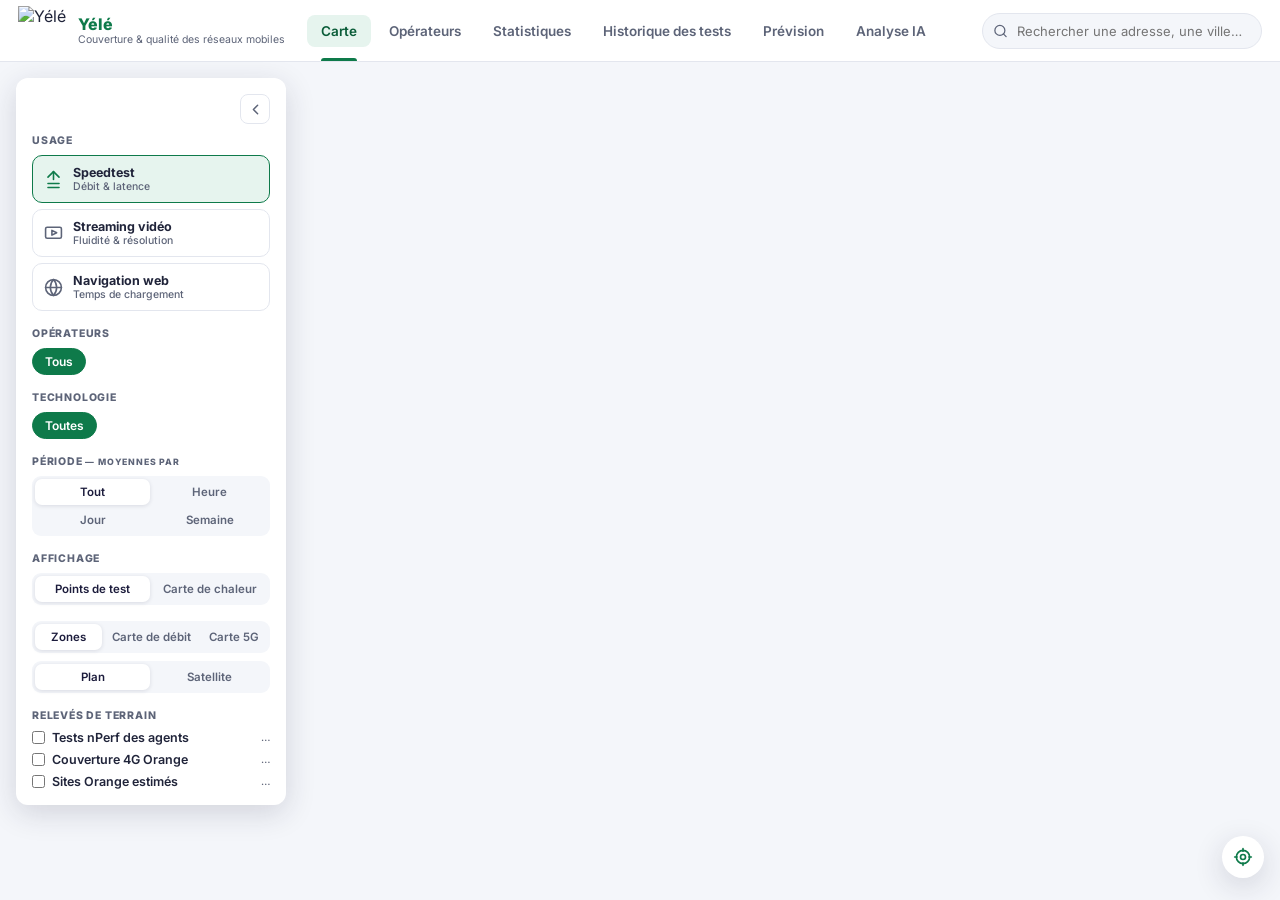
==== commit e7d26f5e: "Importe la campagne nPerf et le relevé TowerCollector d'Orange - outils/importer_campagne.py nettoie" ====
--- a/index.html
+++ b/index.html
@@ -116,6 +116,16 @@
         </div>
       </div>
     </div>
+
+    <div class="panel-block">
+      <div class="panel-label">Relevés de terrain</div>
+      <div class="terrain-layers" id="terrain-layers">
+        <label><input type="checkbox" data-terrain="nperf"> Tests nPerf des agents <small>…</small></label>
+        <label><input type="checkbox" data-terrain="couverture"> Couverture 4G Orange <small>…</small></label>
+        <label><input type="checkbox" data-terrain="sites"> Sites Orange estimés <small>…</small></label>
+      </div>
+      <div class="layer-legend terrain-legend" id="terrain-legend" style="display:none"></div>
+    </div>
     </div><!-- /.panel-content -->
   </aside>
 
@@ -136,6 +146,24 @@
     <div class="kpi-card"><div class="kpi-value" id="op-kpi-rows">–</div><div class="kpi-label">Lignes comparées</div></div>
     <div class="kpi-card"><div class="kpi-value" id="op-kpi-tests">–</div><div class="kpi-label">Tests agrégés</div></div>
     <div class="kpi-card"><div class="kpi-value" id="op-kpi-best">–</div><div class="kpi-label">Meilleur débit ↓ moyen</div></div>
+  </div>
+
+  <div class="card">
+    <div class="card-head"><h2>Yélé face à nPerf, par opérateur (mobile, Ouagadougou)</h2></div>
+    <div class="table-wrap">
+      <table class="data-table" id="terrain-compare">
+        <thead><tr>
+          <th>Opérateur</th>
+          <th>Tests Yélé / nPerf</th>
+          <th>↓ Mbps médian</th>
+          <th>↑ Mbps médian</th>
+          <th>Latence médiane (ms)</th>
+          <th>Conformes ARCEP 4G</th>
+        </tr></thead>
+        <tbody><tr><td colspan="6">Chargement…</td></tr></tbody>
+      </table>
+    </div>
+    <p class="terrain-note" id="terrain-compare-note"></p>
   </div>
 
   <div class="card">
@@ -278,6 +306,10 @@
         <div class="tech-chips" id="fc-techs"></div>
       </div>
       <div class="panel-block">
+        <div class="panel-label">Source des mesures</div>
+        <div class="tech-chips" id="fc-sources"></div>
+      </div>
+      <div class="panel-block">
         <div class="panel-label">Débit descendant attendu</div>
         <div class="fc-legend">
           <span><i style="background:#d7191c"></i>&lt; 3 Mb/s</span>
@@ -291,7 +323,7 @@
       <details class="fc-method">
         <summary>Comment est calculée la prévision ?</summary>
         <p>Débit prévu = capacité du lieu × charge de l'heure × météo.</p>
-        <p><b>Capacité</b> : les <span id="fc-samples">0</span> tests mobiles Yélé faits à Ouagadougou, pondérés par la distance (rayon 1,2 km).</p>
+        <p><b>Capacité</b> : les <span id="fc-samples">0</span> tests mobiles Yélé et les <span id="fc-samples-nperf">0</span> tests nPerf des agents faits à Ouagadougou, pondérés par la distance (rayon 1,2 km).</p>
         <p><b>Charge</b> : plus il y a d'utilisateurs connectés, plus le débit de chacun baisse. Pointes vers midi et entre 18 h et 22 h, corrigées par les mesures.</p>
         <p><b>Météo</b> (Open-Meteo) : la pluie ne gêne pas les fréquences mobiles, mais une forte averse dégrade les faisceaux hertziens qui relient les antennes. Les orages font craindre des coupures de sites, la chaleur au-delà de 40 °C une surchauffe.</p>
         <p>Cercle plein : beaucoup de mesures proches. Cercle en pointillés : prévision peu fiable. Cliquez n'importe où sur la carte pour une prévision à cet endroit.</p>
@@ -356,6 +388,7 @@
 <script src="js/score.js"></script>
 <script src="js/api.js"></script>
 <script src="js/burkina.js"></script>
+<script src="js/terrain.js"></script>
 <script src="js/map.js"></script>
 <script src="js/operators.js"></script>
 <script src="js/stats.js"></script>
--- a/css/style.css
+++ b/css/style.css
@@ -494,3 +494,17 @@
 @media (max-width: 700px) {
   .fc-panel { width: auto; right: 16px; max-height: 45%; }
 }
+
+/* ─── Relevés de terrain (nPerf, TowerCollector) ────────────────────────────── */
+.terrain-layers { display: flex; flex-direction: column; gap: 7px; font-size: 12.5px; font-weight: 600; color: var(--text); }
+.terrain-layers label { display: flex; align-items: center; gap: 7px; cursor: pointer; }
+.terrain-layers input { accent-color: var(--green); }
+.terrain-layers small { margin-left: auto; font-weight: 500; color: var(--text-soft); }
+.terrain-legend i { border: 0; }
+.terrain-badge { margin-left: 6px; padding: 1px 7px; border-radius: 999px; background: var(--navy); color: #fff; font-size: 10.5px; font-weight: 700; }
+.terrain-lines { margin: 6px 0; font-size: 12px; line-height: 1.5; color: var(--text); }
+.terrain-site-icon { background: none; border: 0; }
+.terrain-gap { margin-left: 4px; font-size: 11px; font-weight: 700; }
+.terrain-gap.ok { color: var(--green); }
+.terrain-gap.ko { color: #b42318; }
+.terrain-note { margin-top: 10px; font-size: 12px; line-height: 1.5; color: var(--text-soft); }
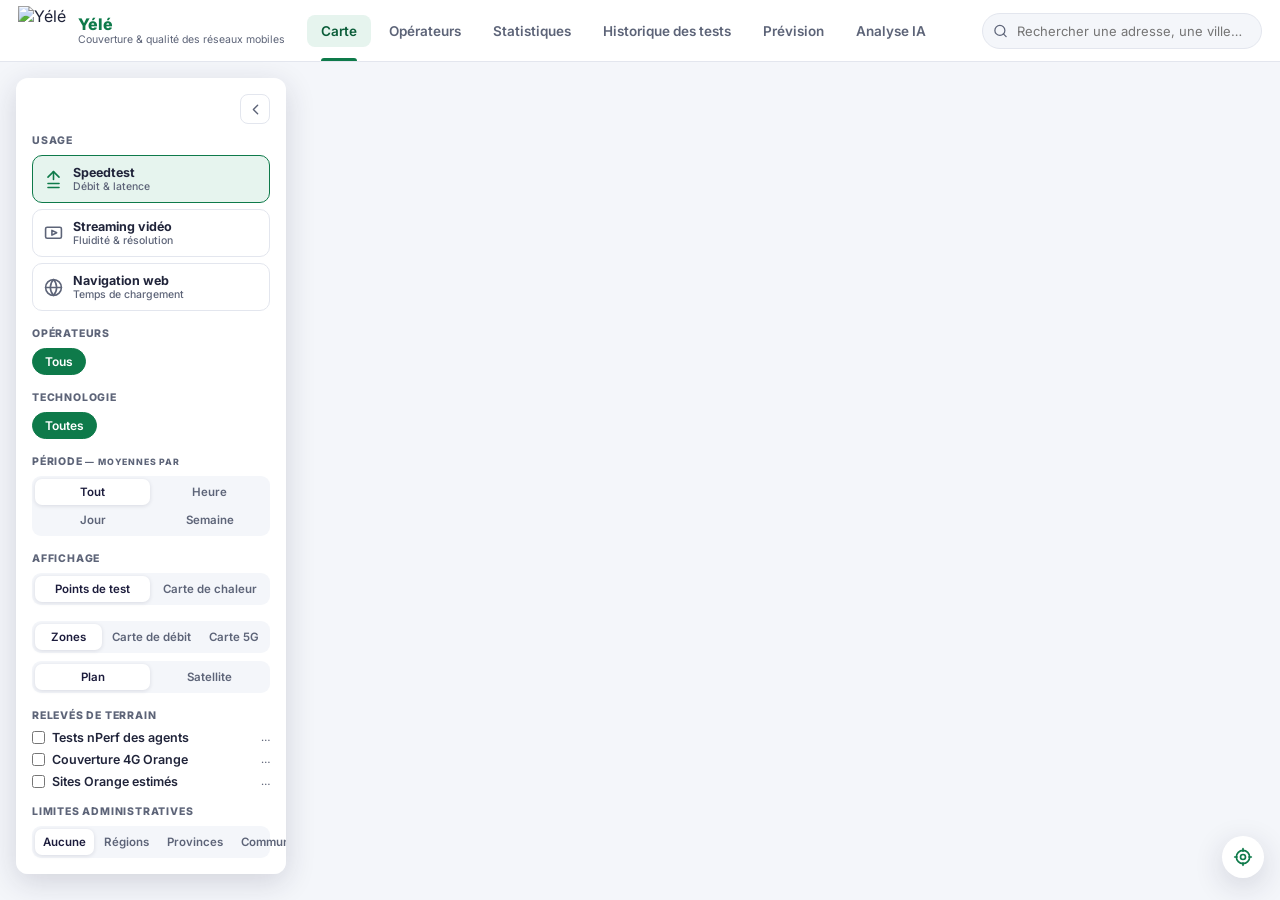
==== commit 9e328bd2: "Limites administratives officielles sur les cartes - data/limites/ : régions (17, découpage 2025), p" ====
--- a/index.html
+++ b/index.html
@@ -126,6 +126,17 @@
       </div>
       <div class="layer-legend terrain-legend" id="terrain-legend" style="display:none"></div>
     </div>
+
+    <div class="panel-block">
+      <div class="panel-label">Limites administratives</div>
+      <div class="toggle-group" id="limits-mode">
+        <button class="toggle active" data-limits="">Aucune</button>
+        <button class="toggle" data-limits="regions">Régions</button>
+        <button class="toggle" data-limits="provinces">Provinces</button>
+        <button class="toggle" data-limits="communes">Communes</button>
+      </div>
+      <div class="layer-legend" id="limits-legend" style="display:none"></div>
+    </div>
     </div><!-- /.panel-content -->
   </aside>
 
@@ -388,6 +399,7 @@
 <script src="js/score.js"></script>
 <script src="js/api.js"></script>
 <script src="js/burkina.js"></script>
+<script src="js/limites.js"></script>
 <script src="js/terrain.js"></script>
 <script src="js/map.js"></script>
 <script src="js/operators.js"></script>
